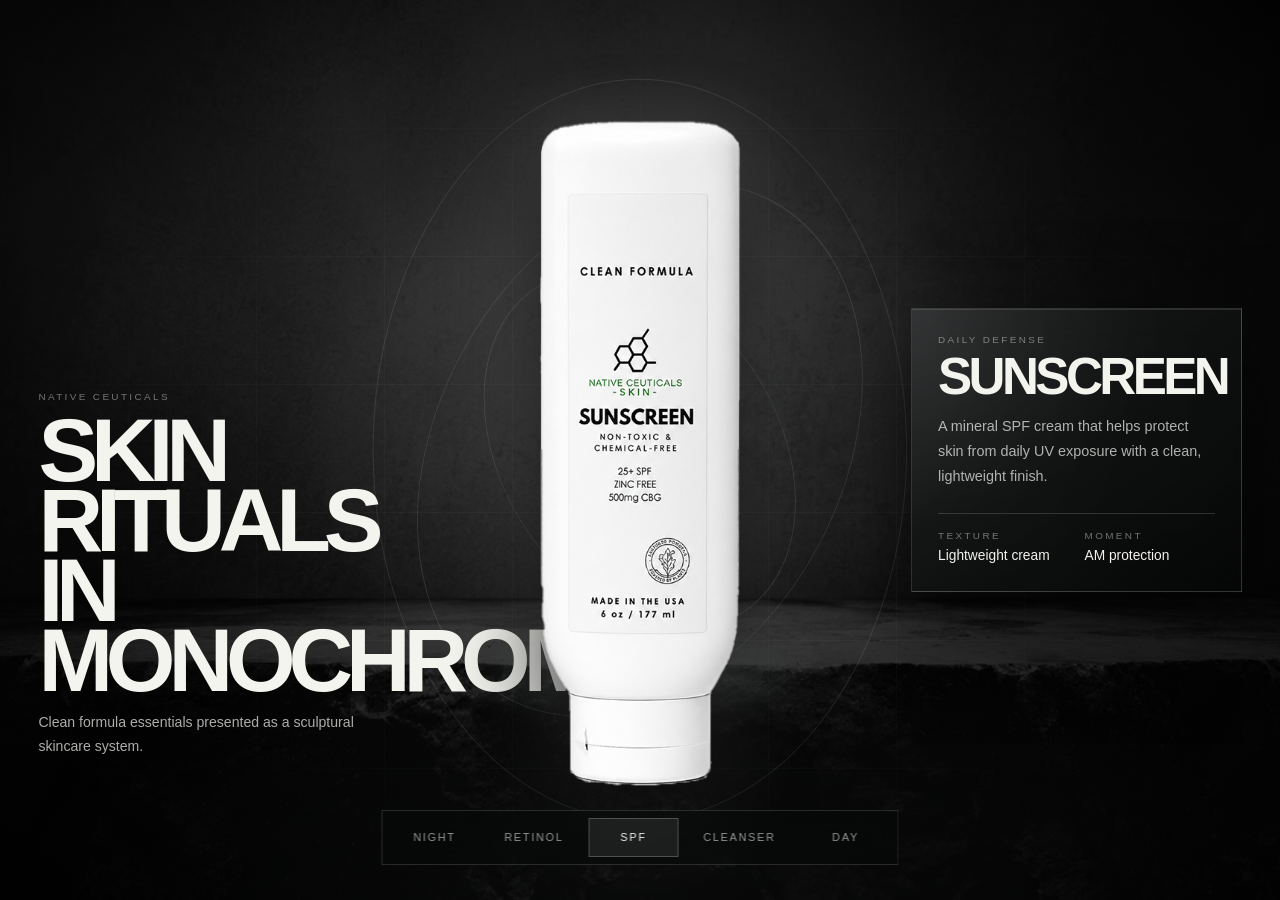
==== version-2.html @ f2dcf6bd "Enhance particle effects and adjust CSS properties for improved visuals - Added new particle element" ====
<!doctype html>
<html lang="en">
<head>
  <meta charset="utf-8">
  <meta name="viewport" content="width=device-width, initial-scale=1">
  <title>Native Ceuticals V2</title>
  <link rel="stylesheet" href="version-2.css">
</head>
<body>
  <main class="v2-shell" data-active="sunscreen">
    <section class="v2-stage" aria-label="Native Ceuticals monochrome ritual showcase">
      <div class="v2-backdrop" aria-hidden="true"></div>
      <div class="v2-grid" aria-hidden="true"></div>

      <header class="v2-brand">
        <span>Native Ceuticals</span>
        <h1>Skin Rituals<br>In Monochrome</h1>
        <p>Clean formula essentials presented as a sculptural skincare system.</p>
      </header>

      <div class="v2-orbit" aria-hidden="true">
        <span></span>
        <span></span>
        <span></span>
      </div>

      <figure class="v2-product-display">
        <span class="v2-glow" aria-hidden="true"></span>
        <img id="v2-product-image" src="assets/subjects/sunscreen.png" alt="Sunscreen">
        <figcaption id="v2-product-caption">Sunscreen</figcaption>
      </figure>

      <aside class="v2-copy" aria-live="polite">
        <span id="v2-kicker">Daily Defense</span>
        <h2 id="v2-title">Sunscreen</h2>
        <p id="v2-description">A mineral SPF cream that helps protect skin from daily UV exposure with a clean, lightweight finish.</p>
        <dl>
          <div>
            <dt>Texture</dt>
            <dd id="v2-texture">Lightweight cream</dd>
          </div>
          <div>
            <dt>Moment</dt>
            <dd id="v2-moment">AM protection</dd>
          </div>
        </dl>
      </aside>

      <nav class="v2-rail" aria-label="Choose product">
        <button type="button" data-key="night" data-title="Night Cream" data-kicker="PM Repair" data-image="assets/subjects/night.png" data-description="A collagen-enhancing night moisturizer made to support skin renewal while you sleep." data-texture="Rich moisturizer" data-moment="Night ritual">Night</button>
        <button type="button" data-key="retinol" data-title="Retinol Treatment" data-kicker="Refining Serum" data-image="assets/subjects/serum%20retinol.png" data-description="A serum with retinol, peptides, and hyaluronic acid for smoother, refreshed-looking skin." data-texture="Silky serum" data-moment="Evening treatment">Retinol</button>
        <button class="is-active" type="button" data-key="sunscreen" data-title="Sunscreen" data-kicker="Daily Defense" data-image="assets/subjects/sunscreen.png" data-description="A mineral SPF cream that helps protect skin from daily UV exposure with a clean, lightweight finish." data-texture="Lightweight cream" data-moment="AM protection">SPF</button>
        <button type="button" data-key="cleanser" data-title="Cleanser" data-kicker="Clean Start" data-image="assets/subjects/cleanser.png" data-description="A gentle foaming cleanser that lifts away buildup while keeping the skin barrier comfortable." data-texture="Soft foam" data-moment="AM / PM cleanse">Cleanser</button>
        <button type="button" data-key="day" data-title="Day Cream" data-kicker="Brightening Care" data-image="assets/subjects/day.png" data-description="A brightening daily moisturizer with SPF to hydrate, protect, and prep skin for the day." data-texture="Daily moisturizer" data-moment="Morning prep">Day</button>
      </nav>
    </section>
  </main>

  <script>
    (function () {
      const shell = document.querySelector(".v2-shell");
      const buttons = Array.from(document.querySelectorAll(".v2-rail button"));
      const image = document.getElementById("v2-product-image");
      const caption = document.getElementById("v2-product-caption");
      const kicker = document.getElementById("v2-kicker");
      const title = document.getElementById("v2-title");
      const description = document.getElementById("v2-description");
      const texture = document.getElementById("v2-texture");
      const moment = document.getElementById("v2-moment");

      function activate(button) {
        buttons.forEach((item) => {
          const active = item === button;
          item.classList.toggle("is-active", active);
          item.setAttribute("aria-pressed", active ? "true" : "false");
        });

        shell.dataset.active = button.dataset.key;
        image.src = button.dataset.image;
        image.alt = button.dataset.title;
        caption.textContent = button.dataset.title;
        kicker.textContent = button.dataset.kicker;
        title.textContent = button.dataset.title;
        description.textContent = button.dataset.description;
        texture.textContent = button.dataset.texture;
        moment.textContent = button.dataset.moment;
      }

      buttons.forEach((button) => {
        button.setAttribute("aria-pressed", button.classList.contains("is-active") ? "true" : "false");
        button.addEventListener("click", () => activate(button));
        button.addEventListener("mouseenter", () => activate(button));
        button.addEventListener("focus", () => activate(button));
      });
    })();
  </script>
</body>
</html>
---- version-2.css ----
* {
  box-sizing: border-box;
}

:root {
  color-scheme: dark;
  --white: #f4f4ef;
  --soft: rgba(238, 240, 236, 0.72);
  --dim: rgba(226, 230, 228, 0.48);
  --line: rgba(238, 242, 240, 0.16);
  --panel: rgba(12, 13, 13, 0.56);
}

html,
body {
  margin: 0;
  min-height: 100%;
  background: #050505;
}

body {
  min-height: 100vh;
  min-height: 100svh;
  font-family: Arial, Helvetica, sans-serif;
  overflow: hidden;
}

button {
  font: inherit;
}

.v2-shell {
  min-height: 100vh;
  min-height: 100svh;
  background: #050505;
  color: var(--white);
}

.v2-stage {
  position: relative;
  min-height: 100vh;
  min-height: 100svh;
  overflow: hidden;
  isolation: isolate;
  display: grid;
  grid-template-columns: minmax(16rem, 0.85fr) minmax(20rem, 1.2fr) minmax(18rem, 0.85fr);
  align-items: center;
  gap: clamp(1rem, 3vw, 3rem);
  padding: clamp(1.2rem, 3vw, 3.5rem);
}

.v2-backdrop,
.v2-grid {
  position: absolute;
  inset: 0;
  pointer-events: none;
}

.v2-backdrop {
  z-index: -3;
  background:
    radial-gradient(ellipse 42% 58% at 50% 45%, rgba(210, 216, 218, 0.16), transparent 64%),
    radial-gradient(ellipse 70% 46% at 50% 100%, rgba(120, 126, 128, 0.22), transparent 70%),
    linear-gradient(115deg, rgba(255, 255, 255, 0.05), transparent 28% 70%, rgba(255, 255, 255, 0.035)),
    #050505;
}

.v2-backdrop::before {
  content: "";
  position: absolute;
  inset: 0;
  background-image: url("assets/background.png");
  background-size: cover;
  background-position: center;
  opacity: 0.24;
  filter: grayscale(1) contrast(1.1) blur(0.5px);
}

.v2-backdrop::after {
  content: "";
  position: absolute;
  inset: 0;
  background:
    radial-gradient(ellipse at center, transparent 34%, rgba(0, 0, 0, 0.72) 100%),
    linear-gradient(180deg, rgba(0, 0, 0, 0.08), rgba(0, 0, 0, 0.28));
}

.v2-grid {
  z-index: -2;
  opacity: 0.18;
  background:
    linear-gradient(rgba(255, 255, 255, 0.16) 1px, transparent 1px),
    linear-gradient(90deg, rgba(255, 255, 255, 0.14) 1px, transparent 1px);
  background-size: 8rem 8rem;
  mask-image: radial-gradient(ellipse at center, black 0 38%, transparent 72%);
  animation: grid-drift 18s linear infinite;
}

@keyframes grid-drift {
  to {
    background-position: 8rem -8rem;
  }
}

.v2-brand {
  position: relative;
  z-index: 2;
  align-self: end;
  padding-bottom: clamp(2rem, 8vw, 7rem);
}

.v2-brand span,
#v2-kicker,
.v2-copy dt,
.v2-product-display figcaption {
  display: block;
  text-transform: uppercase;
  letter-spacing: 0.24em;
  color: var(--dim);
  font-size: clamp(0.62rem, 0.74vw, 0.72rem);
}

.v2-brand h1 {
  margin: 0.85rem 0 1rem;
  max-width: 12ch;
  font-size: clamp(3rem, 7vw, 7.8rem);
  line-height: 0.78;
  letter-spacing: -0.08em;
  text-transform: uppercase;
}

.v2-brand p {
  max-width: 23rem;
  margin: 0;
  color: var(--soft);
  font-size: clamp(0.88rem, 1.1vw, 1.05rem);
  line-height: 1.7;
}

.v2-orbit {
  position: absolute;
  z-index: 0;
  left: 50%;
  top: 50%;
  width: min(58vw, 48rem);
  aspect-ratio: 1;
  transform: translate(-50%, -50%);
  pointer-events: none;
}

.v2-orbit span {
  position: absolute;
  inset: var(--inset, 0);
  border: 1px solid rgba(238, 242, 240, 0.12);
  border-radius: 50%;
  transform: rotate(var(--rotate, 0deg)) scaleX(0.72);
}

.v2-orbit span:nth-child(2) {
  --inset: 12%;
  --rotate: 28deg;
}

.v2-orbit span:nth-child(3) {
  --inset: 24%;
  --rotate: -32deg;
}

.v2-product-display {
  position: relative;
  z-index: 2;
  display: grid;
  justify-items: center;
  align-items: end;
  min-height: min(76vh, 42rem);
  margin: 0;
}

.v2-product-display img {
  position: relative;
  z-index: 2;
  display: block;
  max-width: min(22vw, 15rem);
  max-height: min(74vh, 42rem);
  object-fit: contain;
  filter:
    drop-shadow(0 2.4rem 2.8rem rgba(0, 0, 0, 0.72))
    drop-shadow(0 0 2rem rgba(255, 255, 255, 0.12));
  animation: product-breathe 4.8s ease-in-out infinite;
}

@keyframes product-breathe {
  0%,
  100% {
    transform: translateY(0) scale(1);
  }

  50% {
    transform: translateY(-0.7rem) scale(1.012);
  }
}

.v2-glow {
  position: absolute;
  z-index: 1;
  bottom: 8%;
  width: min(28vw, 22rem);
  height: 18%;
  border-radius: 50%;
  background: radial-gradient(ellipse, rgba(238, 244, 242, 0.34), rgba(126, 134, 136, 0.11) 48%, transparent 72%);
  filter: blur(12px);
}

.v2-product-display figcaption {
  position: absolute;
  bottom: clamp(0.6rem, 2vw, 1.8rem);
  color: rgba(242, 244, 242, 0.55);
}

.v2-copy {
  position: relative;
  z-index: 3;
  justify-self: end;
  width: min(100%, 26rem);
  padding: clamp(1.1rem, 2.2vw, 1.6rem);
  border: 1px solid var(--line);
  background:
    linear-gradient(145deg, rgba(42, 46, 47, 0.42), rgba(6, 7, 7, 0.62)),
    radial-gradient(ellipse at 0 0, rgba(255, 255, 255, 0.13), transparent 54%);
  box-shadow:
    0 2rem 5rem rgba(0, 0, 0, 0.54),
    inset 0 1px 0 rgba(255, 255, 255, 0.12);
  backdrop-filter: blur(18px) saturate(0.8);
}

.v2-copy h2 {
  margin: 0.65rem 0 1rem;
  font-size: clamp(2rem, 4vw, 4.8rem);
  line-height: 0.82;
  letter-spacing: -0.07em;
  text-transform: uppercase;
}

.v2-copy p {
  margin: 0 0 1.5rem;
  color: var(--soft);
  font-size: clamp(0.9rem, 1vw, 1.02rem);
  line-height: 1.75;
}

.v2-copy dl {
  display: grid;
  grid-template-columns: 1fr 1fr;
  gap: 1rem;
  margin: 0;
  padding-top: 1rem;
  border-top: 1px solid var(--line);
}

.v2-copy dd {
  margin: 0.35rem 0 0;
  color: var(--white);
  font-size: 0.86rem;
  line-height: 1.35;
}

.v2-rail {
  position: absolute;
  z-index: 4;
  left: 50%;
  bottom: clamp(1rem, 3vw, 2.2rem);
  transform: translateX(-50%);
  display: flex;
  gap: 0.55rem;
  padding: 0.45rem;
  border: 1px solid rgba(255, 255, 255, 0.14);
  background: rgba(7, 8, 8, 0.5);
  backdrop-filter: blur(16px);
}

.v2-rail button {
  min-width: 5.6rem;
  padding: 0.78rem 0.95rem;
  border: 1px solid transparent;
  color: rgba(236, 240, 238, 0.62);
  background: transparent;
  text-transform: uppercase;
  letter-spacing: 0.16em;
  font-size: 0.68rem;
  cursor: pointer;
  transition: color 220ms ease, border-color 220ms ease, background 220ms ease;
}

.v2-rail button:hover,
.v2-rail button:focus-visible,
.v2-rail button.is-active {
  color: var(--white);
  border-color: rgba(255, 255, 255, 0.22);
  background: rgba(255, 255, 255, 0.08);
}

.v2-rail button:focus-visible {
  outline: 1px solid rgba(255, 255, 255, 0.54);
  outline-offset: 3px;
}

.v2-shell[data-active="night"] .v2-product-display img,
.v2-shell[data-active="day"] .v2-product-display img {
  max-width: min(19vw, 12.5rem);
}

.v2-shell[data-active="retinol"] .v2-product-display img {
  max-width: min(17vw, 11rem);
}

.v2-shell[data-active="cleanser"] .v2-product-display img {
  max-width: min(18vw, 12rem);
}

@media (max-width: 980px) {
  body {
    overflow: auto;
  }

  .v2-stage {
    min-height: 100svh;
    grid-template-columns: 1fr;
    align-content: start;
    gap: 1.5rem;
    padding-bottom: 7rem;
  }

  .v2-brand {
    align-self: auto;
    padding-bottom: 0;
  }

  .v2-product-display {
    min-height: 44vh;
  }

  .v2-product-display img,
  .v2-shell[data-active="night"] .v2-product-display img,
  .v2-shell[data-active="day"] .v2-product-display img,
  .v2-shell[data-active="retinol"] .v2-product-display img,
  .v2-shell[data-active="cleanser"] .v2-product-display img {
    max-width: min(38vw, 12rem);
    max-height: 44vh;
  }

  .v2-copy {
    justify-self: stretch;
    width: auto;
  }

  .v2-rail {
    position: fixed;
    right: 1rem;
    left: 1rem;
    bottom: 1rem;
    transform: none;
    overflow-x: auto;
  }

  .v2-rail button {
    min-width: max-content;
  }
}

@media (max-width: 560px) {
  .v2-stage {
    padding: 1rem 1rem 6.5rem;
  }

  .v2-brand h1 {
    font-size: clamp(2.7rem, 17vw, 4rem);
  }

  .v2-copy dl {
    grid-template-columns: 1fr;
  }
}

@media (prefers-reduced-motion: reduce) {
  *,
  *::before,
  *::after {
    animation: none !important;
    transition: none !important;
  }
}
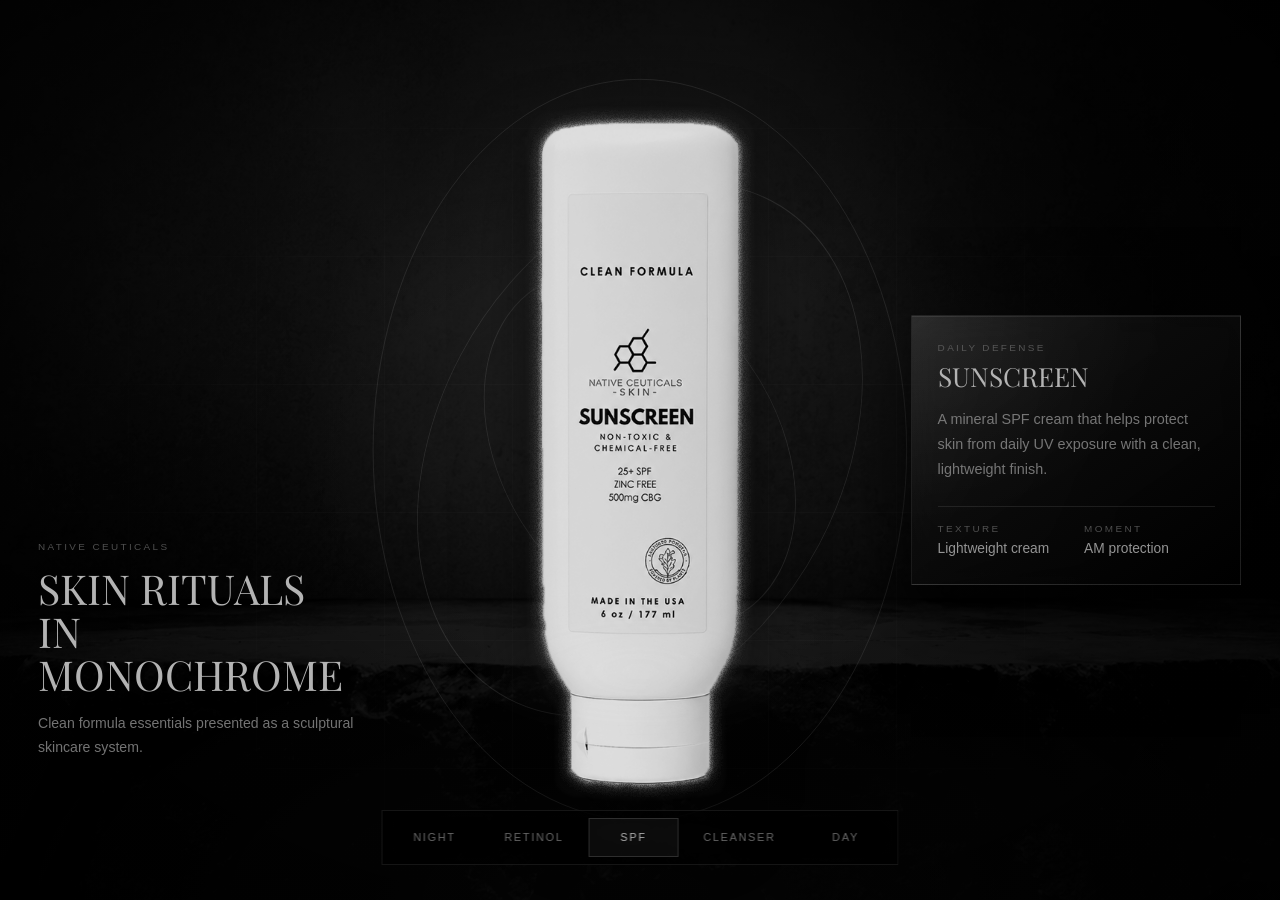
==== commit 4996cc71: "Enhance CSS and HTML for version-2 with improved visuals and new features - Updated CSS variables fo" ====
--- a/version-2.html
+++ b/version-2.html
@@ -4,9 +4,69 @@
   <meta charset="utf-8">
   <meta name="viewport" content="width=device-width, initial-scale=1">
   <title>Native Ceuticals V2</title>
+  <link rel="preconnect" href="https://fonts.googleapis.com">
+  <link rel="preconnect" href="https://fonts.gstatic.com" crossorigin>
+  <link href="https://fonts.googleapis.com/css2?family=Playfair+Display:wght@400;700&display=swap" rel="stylesheet">
   <link rel="stylesheet" href="version-2.css">
 </head>
 <body>
+  <svg class="svg-filters" aria-hidden="true" focusable="false">
+    <defs>
+      <filter id="v2-product-present" x="-35%" y="-35%" width="170%" height="170%" color-interpolation-filters="sRGB">
+        <feMorphology in="SourceAlpha" operator="erode" radius="0.65" result="matteAlpha"/>
+        <feGaussianBlur in="matteAlpha" stdDeviation="0.35" result="softMatte"/>
+        <feComposite in="SourceGraphic" in2="softMatte" operator="in" result="cleanProduct"/>
+
+        <feMorphology in="SourceAlpha" operator="erode" radius="3.5" result="solidCore"/>
+        <feComposite in="SourceAlpha" in2="solidCore" operator="out" result="edgeShell"/>
+        <feGaussianBlur in="edgeShell" stdDeviation="1.8" result="sourceBand"/>
+
+        <feMorphology in="SourceAlpha" operator="erode" radius="1.8" result="innerAnchor"/>
+        <feGaussianBlur in="innerAnchor" stdDeviation="6" result="glowCore"/>
+        <feGaussianBlur in="innerAnchor" stdDeviation="13" result="glowHalo"/>
+
+        <feTurbulence type="fractalNoise" baseFrequency="0.72" numOctaves="4" seed="11" stitchTiles="stitch" result="noise"/>
+        <feColorMatrix in="noise" type="saturate" values="0" result="monoNoise"/>
+        <feComponentTransfer in="monoNoise" result="grain">
+          <feFuncA type="discrete" tableValues="0.18 0.42 0.28 0.56 0.34 0.68 0.22 0.74"/>
+        </feComponentTransfer>
+
+        <feComposite in="sourceBand" in2="grain" operator="in" result="grainBand"/>
+        <feComponentTransfer in="grainBand" result="texturedBand">
+          <feFuncA type="gamma" amplitude="1.22" exponent="0.52" offset="0.04"/>
+        </feComponentTransfer>
+        <feFlood flood-color="#cfcfcf" flood-opacity="0.62" result="bandFill"/>
+        <feComposite in="bandFill" in2="texturedBand" operator="in" result="sourceGlow"/>
+
+        <feComposite in="glowCore" in2="grain" operator="in" result="grainCore"/>
+        <feComponentTransfer in="grainCore" result="texturedCore">
+          <feFuncA type="gamma" amplitude="1.15" exponent="0.55" offset="0"/>
+        </feComponentTransfer>
+        <feFlood flood-color="#d0d0d0" flood-opacity="0.5" result="coreFill"/>
+        <feComposite in="coreFill" in2="texturedCore" operator="in" result="innerGlow"/>
+
+        <feComposite in="glowHalo" in2="grain" operator="in" result="grainHalo"/>
+        <feFlood flood-color="#9a9a9a" flood-opacity="0.26" result="haloFill"/>
+        <feComposite in="haloFill" in2="grainHalo" operator="in" result="outerGlow"/>
+
+        <feMerge result="allGlow">
+          <feMergeNode in="outerGlow"/>
+          <feMergeNode in="innerGlow"/>
+          <feMergeNode in="sourceGlow"/>
+        </feMerge>
+
+        <feMorphology in="SourceAlpha" operator="dilate" radius="14" result="clipMask"/>
+        <feGaussianBlur in="clipMask" stdDeviation="1.8" result="softClip"/>
+        <feComposite in="allGlow" in2="softClip" operator="in" result="clippedGlow"/>
+
+        <feMerge>
+          <feMergeNode in="clippedGlow"/>
+          <feMergeNode in="cleanProduct"/>
+        </feMerge>
+      </filter>
+    </defs>
+  </svg>
+
   <main class="v2-shell" data-active="sunscreen">
     <section class="v2-stage" aria-label="Native Ceuticals monochrome ritual showcase">
       <div class="v2-backdrop" aria-hidden="true"></div>
@@ -24,10 +84,13 @@
         <span></span>
       </div>
 
+      <div class="v2-sparks" aria-hidden="true"></div>
+
       <figure class="v2-product-display">
         <span class="v2-glow" aria-hidden="true"></span>
-        <img id="v2-product-image" src="assets/subjects/sunscreen.png" alt="Sunscreen">
-        <figcaption id="v2-product-caption">Sunscreen</figcaption>
+        <div class="v2-product-shot">
+          <img id="v2-product-image" src="assets/subjects/sunscreen.png" alt="Sunscreen">
+        </div>
       </figure>
 
       <aside class="v2-copy" aria-live="polite">
@@ -61,7 +124,6 @@
       const shell = document.querySelector(".v2-shell");
       const buttons = Array.from(document.querySelectorAll(".v2-rail button"));
       const image = document.getElementById("v2-product-image");
-      const caption = document.getElementById("v2-product-caption");
       const kicker = document.getElementById("v2-kicker");
       const title = document.getElementById("v2-title");
       const description = document.getElementById("v2-description");
@@ -78,7 +140,6 @@
         shell.dataset.active = button.dataset.key;
         image.src = button.dataset.image;
         image.alt = button.dataset.title;
-        caption.textContent = button.dataset.title;
         kicker.textContent = button.dataset.kicker;
         title.textContent = button.dataset.title;
         description.textContent = button.dataset.description;
@@ -92,6 +153,21 @@
         button.addEventListener("mouseenter", () => activate(button));
         button.addEventListener("focus", () => activate(button));
       });
+
+      const sparks = document.querySelector(".v2-sparks");
+      if (sparks) {
+        for (let i = 0; i < 24; i += 1) {
+          const spark = document.createElement("span");
+          spark.className = "v2-spark";
+          spark.style.setProperty("--x", `${34 + Math.random() * 32}%`);
+          spark.style.setProperty("--y", `${18 + Math.random() * 58}%`);
+          spark.style.setProperty("--size", `${1 + Math.random() * 2.2}px`);
+          spark.style.setProperty("--delay", `${Math.random() * 7}s`);
+          spark.style.setProperty("--duration", `${3.5 + Math.random() * 7}s`);
+          spark.style.setProperty("--drift", `${-1.2 + Math.random() * 2.4}rem`);
+          sparks.append(spark);
+        }
+      }
     })();
   </script>
 </body>
--- a/version-2.css
+++ b/version-2.css
@@ -4,18 +4,20 @@
 
 :root {
   color-scheme: dark;
-  --white: #f4f4ef;
-  --soft: rgba(238, 240, 236, 0.72);
-  --dim: rgba(226, 230, 228, 0.48);
-  --line: rgba(238, 242, 240, 0.16);
-  --panel: rgba(12, 13, 13, 0.56);
+  --heading: #b3b3b3;
+  --white: #949494;
+  --soft: rgba(148, 148, 148, 0.78);
+  --dim: rgba(108, 108, 108, 0.72);
+  --line: rgba(150, 150, 150, 0.16);
+  --panel: rgba(0, 0, 0, 0.58);
+  --heading-font: "Playfair Display", serif;
 }
 
 html,
 body {
   margin: 0;
   min-height: 100%;
-  background: #050505;
+  background: #000;
 }
 
 body {
@@ -29,10 +31,17 @@
   font: inherit;
 }
 
+.svg-filters {
+  position: absolute;
+  width: 0;
+  height: 0;
+  overflow: hidden;
+}
+
 .v2-shell {
   min-height: 100vh;
   min-height: 100svh;
-  background: #050505;
+  background: #000;
   color: var(--white);
 }
 
@@ -59,10 +68,10 @@
 .v2-backdrop {
   z-index: -3;
   background:
-    radial-gradient(ellipse 42% 58% at 50% 45%, rgba(210, 216, 218, 0.16), transparent 64%),
-    radial-gradient(ellipse 70% 46% at 50% 100%, rgba(120, 126, 128, 0.22), transparent 70%),
-    linear-gradient(115deg, rgba(255, 255, 255, 0.05), transparent 28% 70%, rgba(255, 255, 255, 0.035)),
-    #050505;
+    radial-gradient(ellipse 42% 58% at 50% 45%, rgba(255, 255, 255, 0.08), transparent 64%),
+    radial-gradient(ellipse 70% 46% at 50% 100%, rgba(255, 255, 255, 0.05), transparent 70%),
+    linear-gradient(115deg, rgba(255, 255, 255, 0.04), transparent 28% 70%, rgba(255, 255, 255, 0.025)),
+    #000;
 }
 
 .v2-backdrop::before {
@@ -72,8 +81,8 @@
   background-image: url("assets/background.png");
   background-size: cover;
   background-position: center;
-  opacity: 0.24;
-  filter: grayscale(1) contrast(1.1) blur(0.5px);
+  opacity: 0.18;
+  filter: grayscale(1) contrast(1.25) brightness(0.72);
 }
 
 .v2-backdrop::after {
@@ -81,16 +90,16 @@
   position: absolute;
   inset: 0;
   background:
-    radial-gradient(ellipse at center, transparent 34%, rgba(0, 0, 0, 0.72) 100%),
-    linear-gradient(180deg, rgba(0, 0, 0, 0.08), rgba(0, 0, 0, 0.28));
+    radial-gradient(ellipse at center, transparent 30%, rgba(0, 0, 0, 0.82) 100%),
+    linear-gradient(180deg, rgba(0, 0, 0, 0.12), rgba(0, 0, 0, 0.38));
 }
 
 .v2-grid {
   z-index: -2;
-  opacity: 0.18;
+  opacity: 0.14;
   background:
-    linear-gradient(rgba(255, 255, 255, 0.16) 1px, transparent 1px),
-    linear-gradient(90deg, rgba(255, 255, 255, 0.14) 1px, transparent 1px);
+    linear-gradient(rgba(255, 255, 255, 0.12) 1px, transparent 1px),
+    linear-gradient(90deg, rgba(255, 255, 255, 0.1) 1px, transparent 1px);
   background-size: 8rem 8rem;
   mask-image: radial-gradient(ellipse at center, black 0 38%, transparent 72%);
   animation: grid-drift 18s linear infinite;
@@ -106,13 +115,14 @@
   position: relative;
   z-index: 2;
   align-self: end;
+  min-width: 0;
   padding-bottom: clamp(2rem, 8vw, 7rem);
+  container-type: inline-size;
 }
 
 .v2-brand span,
 #v2-kicker,
-.v2-copy dt,
-.v2-product-display figcaption {
+.v2-copy dt {
   display: block;
   text-transform: uppercase;
   letter-spacing: 0.24em;
@@ -122,11 +132,15 @@
 
 .v2-brand h1 {
   margin: 0.85rem 0 1rem;
-  max-width: 12ch;
-  font-size: clamp(3rem, 7vw, 7.8rem);
-  line-height: 0.78;
-  letter-spacing: -0.08em;
+  max-width: 100%;
+  color: var(--heading);
+  font-family: var(--heading-font);
+  font-size: clamp(2.2rem, 12.5cqw, 5.8rem);
+  font-weight: 400;
+  line-height: 1.05;
+  letter-spacing: 0;
   text-transform: uppercase;
+  overflow-wrap: break-word;
 }
 
 .v2-brand p {
@@ -151,7 +165,7 @@
 .v2-orbit span {
   position: absolute;
   inset: var(--inset, 0);
-  border: 1px solid rgba(238, 242, 240, 0.12);
+  border: 1px solid rgba(255, 255, 255, 0.1);
   border-radius: 50%;
   transform: rotate(var(--rotate, 0deg)) scaleX(0.72);
 }
@@ -164,6 +178,76 @@
 .v2-orbit span:nth-child(3) {
   --inset: 24%;
   --rotate: -32deg;
+}
+
+.v2-sparks {
+  position: absolute;
+  z-index: 1;
+  left: 50%;
+  top: 46%;
+  width: min(44vw, 36rem);
+  height: min(74vh, 42rem);
+  transform: translate(-50%, -50%);
+  pointer-events: none;
+  overflow: visible;
+}
+
+.v2-spark {
+  position: absolute;
+  left: var(--x);
+  top: var(--y);
+  width: var(--size);
+  height: var(--size);
+  border-radius: 50%;
+  background: rgba(176, 176, 176, 0.9);
+  box-shadow:
+    0 0 calc(var(--size) * 2.4) rgba(190, 190, 190, 0.28),
+    0 0 1px rgba(210, 210, 210, 0.45);
+  opacity: 0;
+  transform: translate3d(0, 0, 0) scale(0.35);
+  animation: v2-spark-twinkle var(--duration) ease-in-out infinite;
+  animation-delay: var(--delay);
+}
+
+.v2-spark::before,
+.v2-spark::after {
+  content: "";
+  position: absolute;
+  left: 50%;
+  top: 50%;
+  background: rgba(150, 150, 150, 0.75);
+  transform: translate(-50%, -50%);
+}
+
+.v2-spark::before {
+  width: calc(var(--size) * 3.2);
+  height: 1px;
+}
+
+.v2-spark::after {
+  width: 1px;
+  height: calc(var(--size) * 3.2);
+}
+
+@keyframes v2-spark-twinkle {
+  0%,
+  100% {
+    opacity: 0;
+    transform: translate3d(0, 0, 0) scale(0.35);
+  }
+
+  18% {
+    opacity: 0.82;
+  }
+
+  52% {
+    opacity: 0.28;
+    transform: translate3d(var(--drift), -1.1rem, 0) scale(1);
+  }
+
+  78% {
+    opacity: 0.58;
+  }
 }
 
 .v2-product-display {
@@ -172,21 +256,33 @@
   display: grid;
   justify-items: center;
   align-items: end;
+  min-width: 0;
   min-height: min(76vh, 42rem);
   margin: 0;
 }
 
+.v2-product-shot {
+  position: relative;
+  display: inline-grid;
+  place-items: end center;
+  isolation: isolate;
+  animation: product-breathe 4.8s ease-in-out infinite;
+}
+
 .v2-product-display img {
-  position: relative;
-  z-index: 2;
+  grid-area: 1 / 1;
+  position: relative;
+  z-index: 3;
   display: block;
   max-width: min(22vw, 15rem);
   max-height: min(74vh, 42rem);
   object-fit: contain;
   filter:
-    drop-shadow(0 2.4rem 2.8rem rgba(0, 0, 0, 0.72))
-    drop-shadow(0 0 2rem rgba(255, 255, 255, 0.12));
-  animation: product-breathe 4.8s ease-in-out infinite;
+    url(#v2-product-present)
+    grayscale(1)
+    contrast(0.98)
+    brightness(0.88)
+    drop-shadow(0 2rem 2.4rem rgba(0, 0, 0, 0.72));
 }
 
 @keyframes product-breathe {
@@ -207,38 +303,40 @@
   width: min(28vw, 22rem);
   height: 18%;
   border-radius: 50%;
-  background: radial-gradient(ellipse, rgba(238, 244, 242, 0.34), rgba(126, 134, 136, 0.11) 48%, transparent 72%);
+  background: radial-gradient(ellipse, rgba(255, 255, 255, 0.1), rgba(255, 255, 255, 0.03) 48%, transparent 72%);
   filter: blur(12px);
-}
-
-.v2-product-display figcaption {
-  position: absolute;
-  bottom: clamp(0.6rem, 2vw, 1.8rem);
-  color: rgba(242, 244, 242, 0.55);
+  opacity: 0.55;
 }
 
 .v2-copy {
   position: relative;
   z-index: 3;
   justify-self: end;
+  min-width: 0;
   width: min(100%, 26rem);
   padding: clamp(1.1rem, 2.2vw, 1.6rem);
   border: 1px solid var(--line);
   background:
-    linear-gradient(145deg, rgba(42, 46, 47, 0.42), rgba(6, 7, 7, 0.62)),
-    radial-gradient(ellipse at 0 0, rgba(255, 255, 255, 0.13), transparent 54%);
+    linear-gradient(145deg, rgba(255, 255, 255, 0.06), rgba(0, 0, 0, 0.72)),
+    radial-gradient(ellipse at 0 0, rgba(255, 255, 255, 0.08), transparent 54%);
   box-shadow:
-    0 2rem 5rem rgba(0, 0, 0, 0.54),
-    inset 0 1px 0 rgba(255, 255, 255, 0.12);
-  backdrop-filter: blur(18px) saturate(0.8);
+    0 2rem 5rem rgba(0, 0, 0, 0.62),
+    inset 0 1px 0 rgba(255, 255, 255, 0.08);
+  backdrop-filter: blur(18px) grayscale(1);
+  container-type: inline-size;
 }
 
 .v2-copy h2 {
   margin: 0.65rem 0 1rem;
-  font-size: clamp(2rem, 4vw, 4.8rem);
-  line-height: 0.82;
-  letter-spacing: -0.07em;
+  max-width: 100%;
+  color: var(--heading);
+  font-family: var(--heading-font);
+  font-size: clamp(1.5rem, 9.5cqw, 2.5rem);
+  font-weight: 400;
+  line-height: 1.05;
+  letter-spacing: 0;
   text-transform: uppercase;
+  overflow-wrap: break-word;
 }
 
 .v2-copy p {
@@ -273,16 +371,16 @@
   display: flex;
   gap: 0.55rem;
   padding: 0.45rem;
-  border: 1px solid rgba(255, 255, 255, 0.14);
-  background: rgba(7, 8, 8, 0.5);
-  backdrop-filter: blur(16px);
+  border: 1px solid rgba(150, 150, 150, 0.14);
+  background: rgba(0, 0, 0, 0.62);
+  backdrop-filter: blur(16px) grayscale(1);
 }
 
 .v2-rail button {
   min-width: 5.6rem;
   padding: 0.78rem 0.95rem;
   border: 1px solid transparent;
-  color: rgba(236, 240, 238, 0.62);
+  color: rgba(118, 118, 118, 0.88);
   background: transparent;
   text-transform: uppercase;
   letter-spacing: 0.16em;
@@ -294,13 +392,13 @@
 .v2-rail button:hover,
 .v2-rail button:focus-visible,
 .v2-rail button.is-active {
-  color: var(--white);
-  border-color: rgba(255, 255, 255, 0.22);
-  background: rgba(255, 255, 255, 0.08);
+  color: var(--heading);
+  border-color: rgba(160, 160, 160, 0.24);
+  background: rgba(140, 140, 140, 0.08);
 }
 
 .v2-rail button:focus-visible {
-  outline: 1px solid rgba(255, 255, 255, 0.54);
+  outline: 1px solid rgba(160, 160, 160, 0.45);
   outline-offset: 3px;
 }
 
@@ -373,7 +471,7 @@
   }
 
   .v2-brand h1 {
-    font-size: clamp(2.7rem, 17vw, 4rem);
+    font-size: clamp(2rem, 14vw, 3.6rem);
   }
 
   .v2-copy dl {
@@ -388,4 +486,9 @@
     animation: none !important;
     transition: none !important;
   }
-}
+
+  .v2-spark {
+    opacity: 0.35;
+    transform: none;
+  }
+}
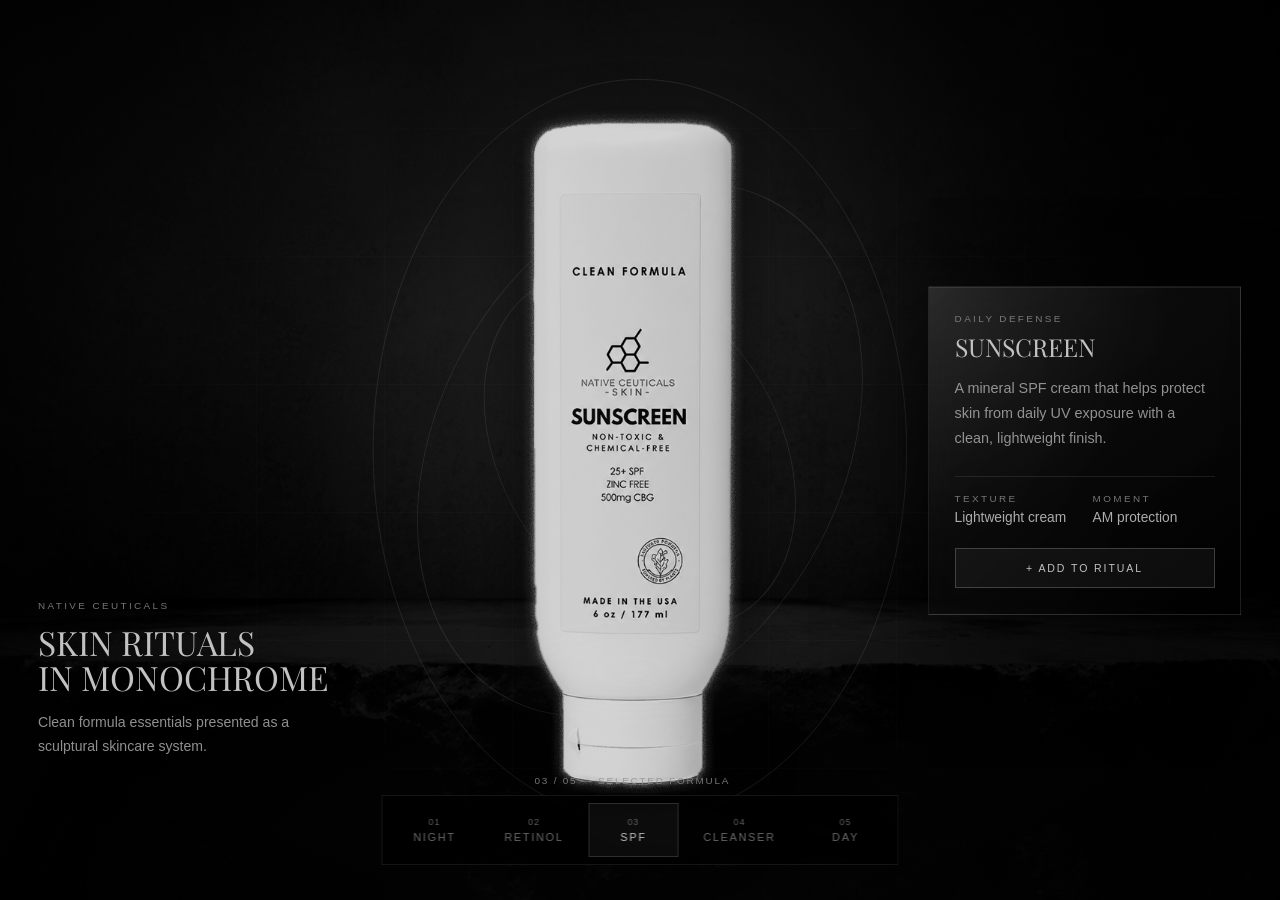
==== commit 5cb5e0cd: "Improve version 2 product experience" ====
--- a/version-2.html
+++ b/version-2.html
@@ -7,7 +7,7 @@
   <link rel="preconnect" href="https://fonts.googleapis.com">
   <link rel="preconnect" href="https://fonts.gstatic.com" crossorigin>
   <link href="https://fonts.googleapis.com/css2?family=Playfair+Display:wght@400;700&display=swap" rel="stylesheet">
-  <link rel="stylesheet" href="version-2.css">
+  <link rel="stylesheet" href="version-2.css?v=5">
 </head>
 <body>
   <svg class="svg-filters" aria-hidden="true" focusable="false">
@@ -35,18 +35,18 @@
         <feComponentTransfer in="grainBand" result="texturedBand">
           <feFuncA type="gamma" amplitude="1.22" exponent="0.52" offset="0.04"/>
         </feComponentTransfer>
-        <feFlood flood-color="#cfcfcf" flood-opacity="0.62" result="bandFill"/>
+        <feFlood flood-color="#cfcfcf" flood-opacity="0.4" result="bandFill"/>
         <feComposite in="bandFill" in2="texturedBand" operator="in" result="sourceGlow"/>
 
         <feComposite in="glowCore" in2="grain" operator="in" result="grainCore"/>
         <feComponentTransfer in="grainCore" result="texturedCore">
           <feFuncA type="gamma" amplitude="1.15" exponent="0.55" offset="0"/>
         </feComponentTransfer>
-        <feFlood flood-color="#d0d0d0" flood-opacity="0.5" result="coreFill"/>
+        <feFlood flood-color="#d0d0d0" flood-opacity="0.32" result="coreFill"/>
         <feComposite in="coreFill" in2="texturedCore" operator="in" result="innerGlow"/>
 
         <feComposite in="glowHalo" in2="grain" operator="in" result="grainHalo"/>
-        <feFlood flood-color="#9a9a9a" flood-opacity="0.26" result="haloFill"/>
+        <feFlood flood-color="#9a9a9a" flood-opacity="0.14" result="haloFill"/>
         <feComposite in="haloFill" in2="grainHalo" operator="in" result="outerGlow"/>
 
         <feMerge result="allGlow">
@@ -55,7 +55,7 @@
           <feMergeNode in="sourceGlow"/>
         </feMerge>
 
-        <feMorphology in="SourceAlpha" operator="dilate" radius="14" result="clipMask"/>
+        <feMorphology in="SourceAlpha" operator="dilate" radius="10" result="clipMask"/>
         <feGaussianBlur in="clipMask" stdDeviation="1.8" result="softClip"/>
         <feComposite in="allGlow" in2="softClip" operator="in" result="clippedGlow"/>
 
@@ -91,6 +91,7 @@
         <div class="v2-product-shot">
           <img id="v2-product-image" src="assets/subjects/sunscreen.png" alt="Sunscreen">
         </div>
+        <figcaption><span id="v2-step">03</span> / 05 &mdash; Selected formula</figcaption>
       </figure>
 
       <aside class="v2-copy" aria-live="polite">
@@ -107,14 +108,15 @@
             <dd id="v2-moment">AM protection</dd>
           </div>
         </dl>
+        <button class="v2-action" id="v2-routine-action" type="button">+ Add to ritual</button>
       </aside>
 
       <nav class="v2-rail" aria-label="Choose product">
-        <button type="button" data-key="night" data-title="Night Cream" data-kicker="PM Repair" data-image="assets/subjects/night.png" data-description="A collagen-enhancing night moisturizer made to support skin renewal while you sleep." data-texture="Rich moisturizer" data-moment="Night ritual">Night</button>
-        <button type="button" data-key="retinol" data-title="Retinol Treatment" data-kicker="Refining Serum" data-image="assets/subjects/serum%20retinol.png" data-description="A serum with retinol, peptides, and hyaluronic acid for smoother, refreshed-looking skin." data-texture="Silky serum" data-moment="Evening treatment">Retinol</button>
-        <button class="is-active" type="button" data-key="sunscreen" data-title="Sunscreen" data-kicker="Daily Defense" data-image="assets/subjects/sunscreen.png" data-description="A mineral SPF cream that helps protect skin from daily UV exposure with a clean, lightweight finish." data-texture="Lightweight cream" data-moment="AM protection">SPF</button>
-        <button type="button" data-key="cleanser" data-title="Cleanser" data-kicker="Clean Start" data-image="assets/subjects/cleanser.png" data-description="A gentle foaming cleanser that lifts away buildup while keeping the skin barrier comfortable." data-texture="Soft foam" data-moment="AM / PM cleanse">Cleanser</button>
-        <button type="button" data-key="day" data-title="Day Cream" data-kicker="Brightening Care" data-image="assets/subjects/day.png" data-description="A brightening daily moisturizer with SPF to hydrate, protect, and prep skin for the day." data-texture="Daily moisturizer" data-moment="Morning prep">Day</button>
+        <button type="button" data-step="01" data-key="night" data-title="Night Cream" data-kicker="PM Repair" data-image="assets/subjects/night2.png" data-description="A collagen-enhancing night moisturizer made to support skin renewal while you sleep." data-texture="Rich moisturizer" data-moment="Night ritual"><small>01</small>Night</button>
+        <button type="button" data-step="02" data-key="retinol" data-title="Retinol Treatment" data-kicker="Refining Serum" data-image="assets/subjects/serum%20retinol.png" data-description="A serum with retinol, peptides, and hyaluronic acid for smoother, refreshed-looking skin." data-texture="Silky serum" data-moment="Evening treatment"><small>02</small>Retinol</button>
+        <button class="is-active" type="button" data-step="03" data-key="sunscreen" data-title="Sunscreen" data-kicker="Daily Defense" data-image="assets/subjects/sunscreen.png" data-description="A mineral SPF cream that helps protect skin from daily UV exposure with a clean, lightweight finish." data-texture="Lightweight cream" data-moment="AM protection"><small>03</small>SPF</button>
+        <button type="button" data-step="04" data-key="cleanser" data-title="Cleanser" data-kicker="Clean Start" data-image="assets/subjects/cleanser.png" data-description="A gentle foaming cleanser that lifts away buildup while keeping the skin barrier comfortable." data-texture="Soft foam" data-moment="AM / PM cleanse"><small>04</small>Cleanser</button>
+        <button type="button" data-step="05" data-key="day" data-title="Day Cream" data-kicker="Brightening Care" data-image="assets/subjects/day.png" data-description="A brightening daily moisturizer with SPF to hydrate, protect, and prep skin for the day." data-texture="Daily moisturizer" data-moment="Morning prep"><small>05</small>Day</button>
       </nav>
     </section>
   </main>
@@ -129,29 +131,67 @@
       const description = document.getElementById("v2-description");
       const texture = document.getElementById("v2-texture");
       const moment = document.getElementById("v2-moment");
-
-      function activate(button) {
+      const step = document.getElementById("v2-step");
+      const routineAction = document.getElementById("v2-routine-action");
+      const routine = new Set();
+      let selectedButton = buttons.find((button) => button.classList.contains("is-active"));
+      let imageSwap = 0;
+
+      buttons.forEach((button) => {
+        const preload = new Image();
+        preload.src = button.dataset.image;
+      });
+
+      function updateAction(key) {
+        const added = routine.has(key);
+        routineAction.classList.toggle("is-added", added);
+        routineAction.setAttribute("aria-pressed", added ? "true" : "false");
+        routineAction.textContent = added ? "Added to ritual \u2713" : "+ Add to ritual";
+      }
+
+      function showProduct(button, commitSelection) {
+        if (commitSelection) selectedButton = button;
+
         buttons.forEach((item) => {
-          const active = item === button;
+          const active = item === selectedButton;
           item.classList.toggle("is-active", active);
           item.setAttribute("aria-pressed", active ? "true" : "false");
         });
 
         shell.dataset.active = button.dataset.key;
-        image.src = button.dataset.image;
-        image.alt = button.dataset.title;
+        const swapId = ++imageSwap;
+        image.classList.add("is-changing");
+        window.setTimeout(() => {
+          if (swapId !== imageSwap) return;
+          image.src = button.dataset.image;
+          image.alt = button.dataset.title;
+          requestAnimationFrame(() => image.classList.remove("is-changing"));
+        }, 130);
         kicker.textContent = button.dataset.kicker;
         title.textContent = button.dataset.title;
         description.textContent = button.dataset.description;
         texture.textContent = button.dataset.texture;
         moment.textContent = button.dataset.moment;
+        step.textContent = button.dataset.step;
+        updateAction(button.dataset.key);
       }
 
       buttons.forEach((button) => {
         button.setAttribute("aria-pressed", button.classList.contains("is-active") ? "true" : "false");
-        button.addEventListener("click", () => activate(button));
-        button.addEventListener("mouseenter", () => activate(button));
-        button.addEventListener("focus", () => activate(button));
+        button.addEventListener("click", () => showProduct(button, true));
+        button.addEventListener("mouseenter", () => showProduct(button, false));
+        button.addEventListener("focus", () => showProduct(button, false));
+      });
+
+      document.querySelector(".v2-rail").addEventListener("mouseleave", () => showProduct(selectedButton, false));
+      document.querySelector(".v2-rail").addEventListener("focusout", (event) => {
+        if (!event.currentTarget.contains(event.relatedTarget)) showProduct(selectedButton, false);
+      });
+
+      routineAction.addEventListener("click", () => {
+        const key = shell.dataset.active;
+        routine.has(key) ? routine.delete(key) : routine.add(key);
+        updateAction(key);
       });
 
       const sparks = document.querySelector(".v2-sparks");
--- a/version-2.css
+++ b/version-2.css
@@ -4,10 +4,10 @@
 
 :root {
   color-scheme: dark;
-  --heading: #b3b3b3;
-  --white: #949494;
-  --soft: rgba(148, 148, 148, 0.78);
-  --dim: rgba(108, 108, 108, 0.72);
+  --heading: #c2c2c2;
+  --white: #adadad;
+  --soft: rgba(174, 174, 174, 0.82);
+  --dim: rgba(143, 143, 143, 0.82);
   --line: rgba(150, 150, 150, 0.16);
   --panel: rgba(0, 0, 0, 0.58);
   --heading-font: "Playfair Display", serif;
@@ -52,7 +52,7 @@
   overflow: hidden;
   isolation: isolate;
   display: grid;
-  grid-template-columns: minmax(16rem, 0.85fr) minmax(20rem, 1.2fr) minmax(18rem, 0.85fr);
+  grid-template-columns: minmax(15rem, 0.78fr) minmax(21rem, 1.35fr) minmax(18rem, 0.82fr);
   align-items: center;
   gap: clamp(1rem, 3vw, 3rem);
   padding: clamp(1.2rem, 3vw, 3.5rem);
@@ -135,7 +135,7 @@
   max-width: 100%;
   color: var(--heading);
   font-family: var(--heading-font);
-  font-size: clamp(2.2rem, 12.5cqw, 5.8rem);
+  font-size: clamp(2.1rem, 11cqw, 5.15rem);
   font-weight: 400;
   line-height: 1.05;
   letter-spacing: 0;
@@ -281,8 +281,23 @@
     url(#v2-product-present)
     grayscale(1)
     contrast(0.98)
-    brightness(0.88)
+    brightness(0.84)
     drop-shadow(0 2rem 2.4rem rgba(0, 0, 0, 0.72));
+  transition: opacity 260ms ease, transform 260ms ease, filter 260ms ease;
+}
+
+.v2-product-display img.is-changing {
+  opacity: 0;
+  transform: translateY(0.5rem) scale(0.985);
+}
+
+.v2-product-display figcaption {
+  position: absolute;
+  bottom: 0;
+  color: var(--dim);
+  font-size: 0.62rem;
+  letter-spacing: 0.18em;
+  text-transform: uppercase;
 }
 
 @keyframes product-breathe {
@@ -305,7 +320,7 @@
   border-radius: 50%;
   background: radial-gradient(ellipse, rgba(255, 255, 255, 0.1), rgba(255, 255, 255, 0.03) 48%, transparent 72%);
   filter: blur(12px);
-  opacity: 0.55;
+  opacity: 0.36;
 }
 
 .v2-copy {
@@ -362,6 +377,33 @@
   line-height: 1.35;
 }
 
+.v2-action {
+  width: 100%;
+  margin-top: 1.25rem;
+  padding: 0.82rem 1rem;
+  border: 1px solid rgba(175, 175, 175, 0.3);
+  color: var(--heading);
+  background: rgba(180, 180, 180, 0.06);
+  text-transform: uppercase;
+  letter-spacing: 0.18em;
+  font-size: 0.66rem;
+  cursor: pointer;
+  transition: color 220ms ease, background 220ms ease, border-color 220ms ease;
+}
+
+.v2-action:hover,
+.v2-action:focus-visible,
+.v2-action.is-added {
+  color: #0b0b0b;
+  border-color: #bdbdbd;
+  background: #bdbdbd;
+}
+
+.v2-action:focus-visible {
+  outline: 1px solid #d0d0d0;
+  outline-offset: 3px;
+}
+
 .v2-rail {
   position: absolute;
   z-index: 4;
@@ -389,6 +431,14 @@
   transition: color 220ms ease, border-color 220ms ease, background 220ms ease;
 }
 
+.v2-rail button small {
+  display: block;
+  margin-bottom: 0.28rem;
+  color: rgba(130, 130, 130, 0.75);
+  font-size: 0.55rem;
+  letter-spacing: 0.12em;
+}
+
 .v2-rail button:hover,
 .v2-rail button:focus-visible,
 .v2-rail button.is-active {
@@ -402,7 +452,13 @@
   outline-offset: 3px;
 }
 
-.v2-shell[data-active="night"] .v2-product-display img,
+.v2-shell[data-active="night"] .v2-product-display img {
+  width: auto;
+  height: min(55vh, 38rem);
+  max-height: min(55vh, 38rem);
+  max-width: min(50vw, 30rem);
+}
+
 .v2-shell[data-active="day"] .v2-product-display img {
   max-width: min(19vw, 12.5rem);
 }
@@ -425,7 +481,7 @@
     grid-template-columns: 1fr;
     align-content: start;
     gap: 1.5rem;
-    padding-bottom: 7rem;
+    padding-bottom: 2rem;
   }
 
   .v2-brand {
@@ -438,7 +494,6 @@
   }
 
   .v2-product-display img,
-  .v2-shell[data-active="night"] .v2-product-display img,
   .v2-shell[data-active="day"] .v2-product-display img,
   .v2-shell[data-active="retinol"] .v2-product-display img,
   .v2-shell[data-active="cleanser"] .v2-product-display img {
@@ -446,18 +501,30 @@
     max-height: 44vh;
   }
 
+  .v2-shell[data-active="night"] .v2-product-display img {
+    width: auto;
+    height: min(44vh, 30rem);
+    max-height: 44vh;
+    max-width: min(92vw, 28rem);
+  }
+
   .v2-copy {
     justify-self: stretch;
     width: auto;
   }
 
   .v2-rail {
-    position: fixed;
-    right: 1rem;
-    left: 1rem;
-    bottom: 1rem;
+    position: relative;
+    right: auto;
+    left: auto;
+    bottom: auto;
     transform: none;
+    width: 100%;
     overflow-x: auto;
+    order: 3;
+    scrollbar-width: thin;
+    scrollbar-color: rgba(180, 180, 180, 0.35) transparent;
+    mask-image: linear-gradient(to right, #000 0, #000 calc(100% - 2rem), transparent 100%);
   }
 
   .v2-rail button {
@@ -467,11 +534,17 @@
 
 @media (max-width: 560px) {
   .v2-stage {
-    padding: 1rem 1rem 6.5rem;
+    padding: 1rem;
   }
 
   .v2-brand h1 {
-    font-size: clamp(2rem, 14vw, 3.6rem);
+    font-size: clamp(2rem, 12vw, 3.05rem);
+    overflow-wrap: normal;
+    word-break: normal;
+  }
+
+  .v2-product-display {
+    min-height: 38vh;
   }
 
   .v2-copy dl {
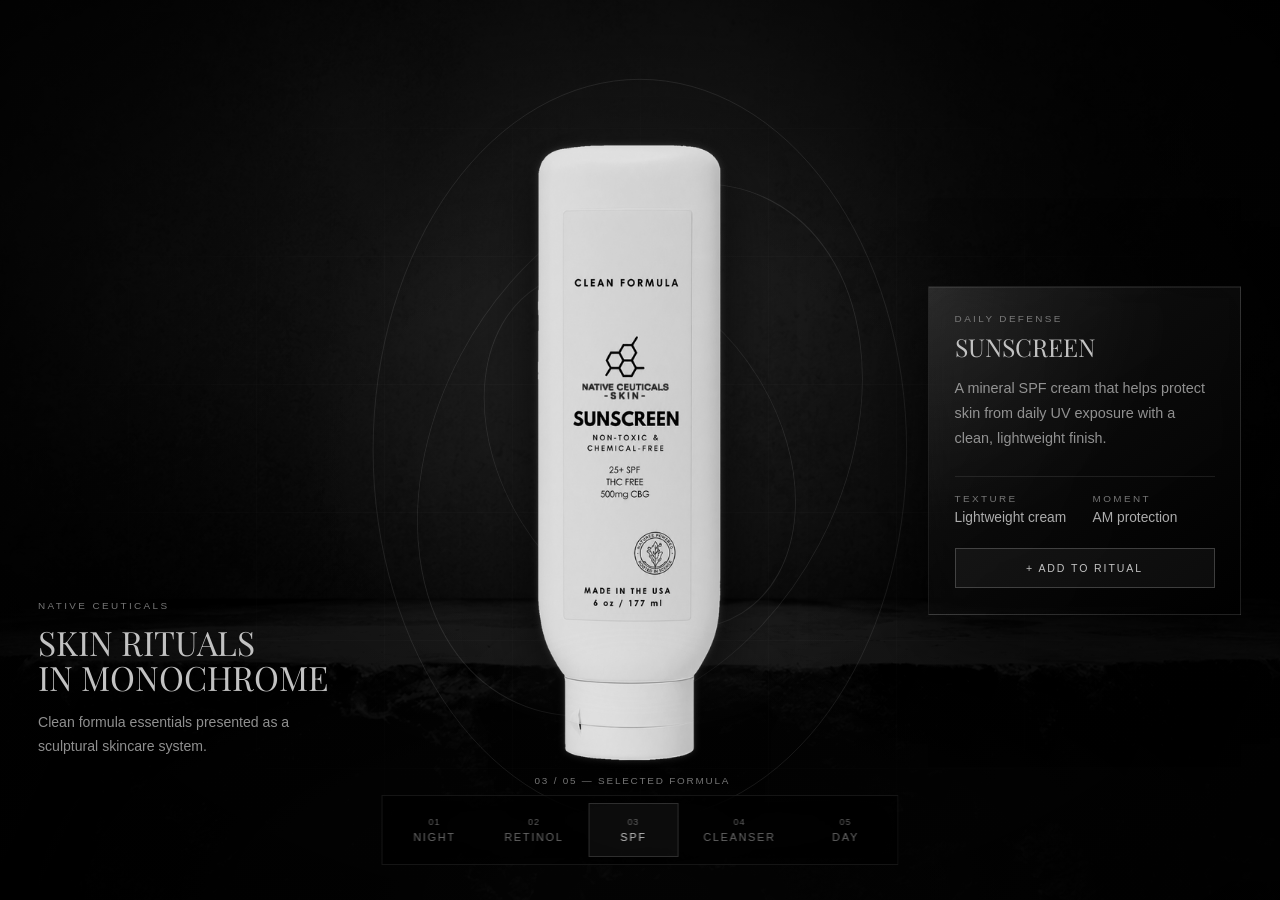
==== commit e626741e: "Clean product cutouts and correct sunscreen label" ====
--- a/version-2.html
+++ b/version-2.html
@@ -7,66 +7,9 @@
   <link rel="preconnect" href="https://fonts.googleapis.com">
   <link rel="preconnect" href="https://fonts.gstatic.com" crossorigin>
   <link href="https://fonts.googleapis.com/css2?family=Playfair+Display:wght@400;700&display=swap" rel="stylesheet">
-  <link rel="stylesheet" href="version-2.css?v=5">
+  <link rel="stylesheet" href="version-2.css?v=6">
 </head>
 <body>
-  <svg class="svg-filters" aria-hidden="true" focusable="false">
-    <defs>
-      <filter id="v2-product-present" x="-35%" y="-35%" width="170%" height="170%" color-interpolation-filters="sRGB">
-        <feMorphology in="SourceAlpha" operator="erode" radius="0.65" result="matteAlpha"/>
-        <feGaussianBlur in="matteAlpha" stdDeviation="0.35" result="softMatte"/>
-        <feComposite in="SourceGraphic" in2="softMatte" operator="in" result="cleanProduct"/>
-
-        <feMorphology in="SourceAlpha" operator="erode" radius="3.5" result="solidCore"/>
-        <feComposite in="SourceAlpha" in2="solidCore" operator="out" result="edgeShell"/>
-        <feGaussianBlur in="edgeShell" stdDeviation="1.8" result="sourceBand"/>
-
-        <feMorphology in="SourceAlpha" operator="erode" radius="1.8" result="innerAnchor"/>
-        <feGaussianBlur in="innerAnchor" stdDeviation="6" result="glowCore"/>
-        <feGaussianBlur in="innerAnchor" stdDeviation="13" result="glowHalo"/>
-
-        <feTurbulence type="fractalNoise" baseFrequency="0.72" numOctaves="4" seed="11" stitchTiles="stitch" result="noise"/>
-        <feColorMatrix in="noise" type="saturate" values="0" result="monoNoise"/>
-        <feComponentTransfer in="monoNoise" result="grain">
-          <feFuncA type="discrete" tableValues="0.18 0.42 0.28 0.56 0.34 0.68 0.22 0.74"/>
-        </feComponentTransfer>
-
-        <feComposite in="sourceBand" in2="grain" operator="in" result="grainBand"/>
-        <feComponentTransfer in="grainBand" result="texturedBand">
-          <feFuncA type="gamma" amplitude="1.22" exponent="0.52" offset="0.04"/>
-        </feComponentTransfer>
-        <feFlood flood-color="#cfcfcf" flood-opacity="0.4" result="bandFill"/>
-        <feComposite in="bandFill" in2="texturedBand" operator="in" result="sourceGlow"/>
-
-        <feComposite in="glowCore" in2="grain" operator="in" result="grainCore"/>
-        <feComponentTransfer in="grainCore" result="texturedCore">
-          <feFuncA type="gamma" amplitude="1.15" exponent="0.55" offset="0"/>
-        </feComponentTransfer>
-        <feFlood flood-color="#d0d0d0" flood-opacity="0.32" result="coreFill"/>
-        <feComposite in="coreFill" in2="texturedCore" operator="in" result="innerGlow"/>
-
-        <feComposite in="glowHalo" in2="grain" operator="in" result="grainHalo"/>
-        <feFlood flood-color="#9a9a9a" flood-opacity="0.14" result="haloFill"/>
-        <feComposite in="haloFill" in2="grainHalo" operator="in" result="outerGlow"/>
-
-        <feMerge result="allGlow">
-          <feMergeNode in="outerGlow"/>
-          <feMergeNode in="innerGlow"/>
-          <feMergeNode in="sourceGlow"/>
-        </feMerge>
-
-        <feMorphology in="SourceAlpha" operator="dilate" radius="10" result="clipMask"/>
-        <feGaussianBlur in="clipMask" stdDeviation="1.8" result="softClip"/>
-        <feComposite in="allGlow" in2="softClip" operator="in" result="clippedGlow"/>
-
-        <feMerge>
-          <feMergeNode in="clippedGlow"/>
-          <feMergeNode in="cleanProduct"/>
-        </feMerge>
-      </filter>
-    </defs>
-  </svg>
-
   <main class="v2-shell" data-active="sunscreen">
     <section class="v2-stage" aria-label="Native Ceuticals monochrome ritual showcase">
       <div class="v2-backdrop" aria-hidden="true"></div>
--- a/version-2.css
+++ b/version-2.css
@@ -29,13 +29,6 @@
 
 button {
   font: inherit;
-}
-
-.svg-filters {
-  position: absolute;
-  width: 0;
-  height: 0;
-  overflow: hidden;
 }
 
 .v2-shell {
@@ -278,11 +271,11 @@
   max-height: min(74vh, 42rem);
   object-fit: contain;
   filter:
-    url(#v2-product-present)
     grayscale(1)
-    contrast(0.98)
-    brightness(0.84)
-    drop-shadow(0 2rem 2.4rem rgba(0, 0, 0, 0.72));
+    contrast(1.01)
+    brightness(0.88)
+    drop-shadow(0 0 0.22rem rgba(190, 190, 190, 0.2))
+    drop-shadow(0 1.8rem 2rem rgba(0, 0, 0, 0.78));
   transition: opacity 260ms ease, transform 260ms ease, filter 260ms ease;
 }
 
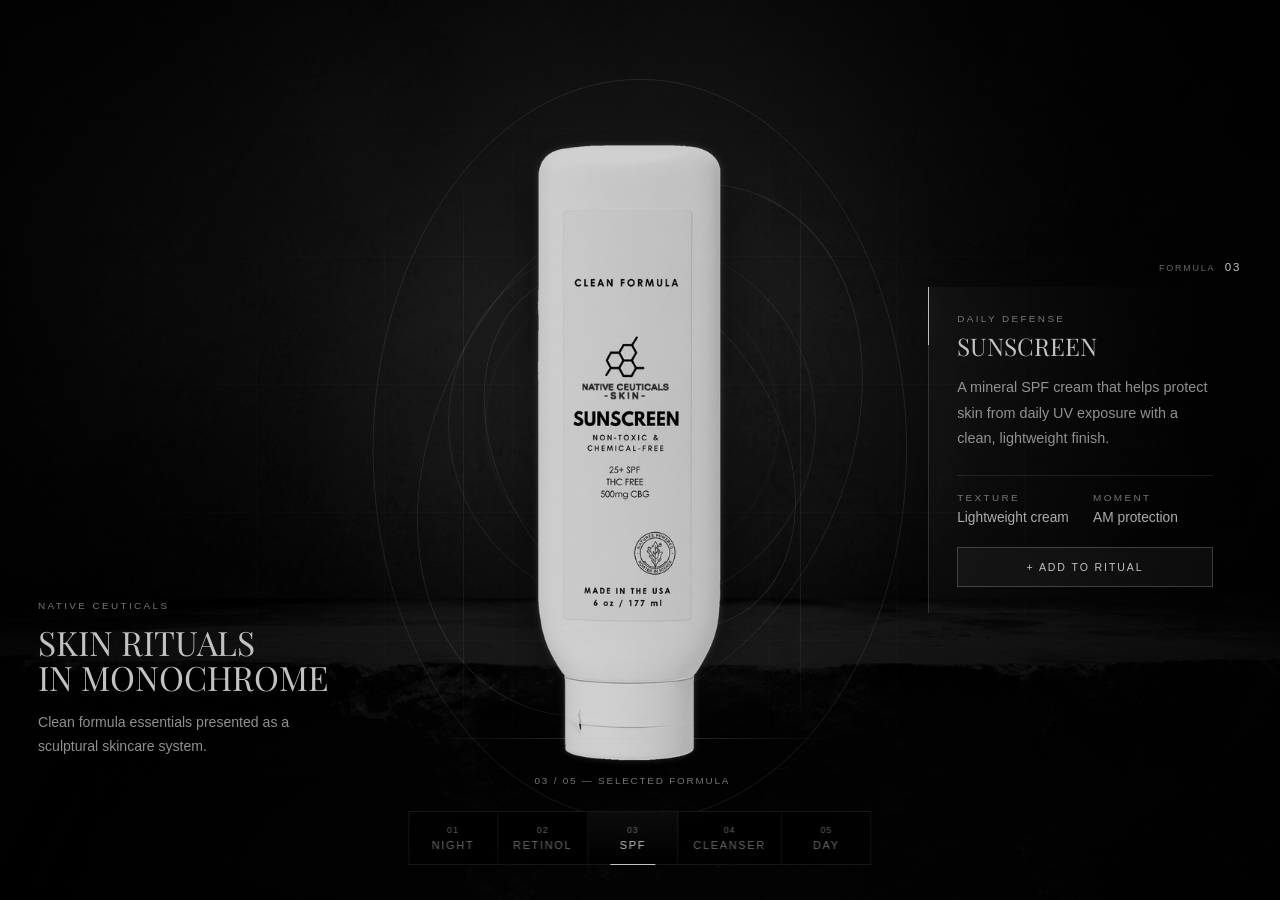
==== commit 2c723bbd: "Enhance product display and interactivity in CSS and HTML - Updated CSS styles for improved layout, " ====
--- a/version-2.html
+++ b/version-2.html
@@ -31,6 +31,7 @@
 
       <figure class="v2-product-display">
         <span class="v2-glow" aria-hidden="true"></span>
+        <span class="v2-product-aura" aria-hidden="true"></span>
         <div class="v2-product-shot">
           <img id="v2-product-image" src="assets/subjects/sunscreen.png" alt="Sunscreen">
         </div>
@@ -38,6 +39,7 @@
       </figure>
 
       <aside class="v2-copy" aria-live="polite">
+        <span class="v2-copy-index" aria-hidden="true">Formula <b id="v2-copy-step">03</b></span>
         <span id="v2-kicker">Daily Defense</span>
         <h2 id="v2-title">Sunscreen</h2>
         <p id="v2-description">A mineral SPF cream that helps protect skin from daily UV exposure with a clean, lightweight finish.</p>
@@ -75,6 +77,7 @@
       const texture = document.getElementById("v2-texture");
       const moment = document.getElementById("v2-moment");
       const step = document.getElementById("v2-step");
+      const copyStep = document.getElementById("v2-copy-step");
       const routineAction = document.getElementById("v2-routine-action");
       const routine = new Set();
       let selectedButton = buttons.find((button) => button.classList.contains("is-active"));
@@ -116,6 +119,7 @@
         texture.textContent = button.dataset.texture;
         moment.textContent = button.dataset.moment;
         step.textContent = button.dataset.step;
+        copyStep.textContent = button.dataset.step;
         updateAction(button.dataset.key);
       }
 
@@ -139,15 +143,15 @@
 
       const sparks = document.querySelector(".v2-sparks");
       if (sparks) {
-        for (let i = 0; i < 24; i += 1) {
+        for (let i = 0; i < 46; i += 1) {
           const spark = document.createElement("span");
           spark.className = "v2-spark";
-          spark.style.setProperty("--x", `${34 + Math.random() * 32}%`);
-          spark.style.setProperty("--y", `${18 + Math.random() * 58}%`);
-          spark.style.setProperty("--size", `${1 + Math.random() * 2.2}px`);
+          spark.style.setProperty("--x", `${15 + Math.random() * 70}%`);
+          spark.style.setProperty("--y", `${8 + Math.random() * 78}%`);
+          spark.style.setProperty("--size", `${1.4 + Math.random() * 3.4}px`);
           spark.style.setProperty("--delay", `${Math.random() * 7}s`);
-          spark.style.setProperty("--duration", `${3.5 + Math.random() * 7}s`);
-          spark.style.setProperty("--drift", `${-1.2 + Math.random() * 2.4}rem`);
+          spark.style.setProperty("--duration", `${3.2 + Math.random() * 6}s`);
+          spark.style.setProperty("--drift", `${-1.8 + Math.random() * 3.6}rem`);
           sparks.append(spark);
         }
       }
--- a/version-2.css
+++ b/version-2.css
@@ -175,11 +175,11 @@
 
 .v2-sparks {
   position: absolute;
-  z-index: 1;
+  z-index: 4;
   left: 50%;
   top: 46%;
-  width: min(44vw, 36rem);
-  height: min(74vh, 42rem);
+  width: min(48vw, 40rem);
+  height: min(80vh, 46rem);
   transform: translate(-50%, -50%);
   pointer-events: none;
   overflow: visible;
@@ -192,10 +192,10 @@
   width: var(--size);
   height: var(--size);
   border-radius: 50%;
-  background: rgba(176, 176, 176, 0.9);
+  background: rgba(226, 226, 226, 0.96);
   box-shadow:
-    0 0 calc(var(--size) * 2.4) rgba(190, 190, 190, 0.28),
-    0 0 1px rgba(210, 210, 210, 0.45);
+    0 0 calc(var(--size) * 3.6) rgba(230, 230, 230, 0.5),
+    0 0 2px rgba(245, 245, 245, 0.72);
   opacity: 0;
   transform: translate3d(0, 0, 0) scale(0.35);
   animation: v2-spark-twinkle var(--duration) ease-in-out infinite;
@@ -230,16 +230,16 @@
   }
 
   18% {
-    opacity: 0.82;
+    opacity: 0.96;
   }
 
   52% {
-    opacity: 0.28;
-    transform: translate3d(var(--drift), -1.1rem, 0) scale(1);
+    opacity: 0.48;
+    transform: translate3d(var(--drift), -1.6rem, 0) scale(1.12);
   }
 
   78% {
-    opacity: 0.58;
+    opacity: 0.86;
   }
 }
 
@@ -254,12 +254,57 @@
   margin: 0;
 }
 
+.v2-product-display::before,
+.v2-product-display::after {
+  content: "";
+  position: absolute;
+  pointer-events: none;
+}
+
+.v2-product-display::before {
+  z-index: 0;
+  top: 8%;
+  bottom: 8%;
+  left: 50%;
+  width: min(30vw, 21rem);
+  transform: translateX(-50%);
+  border-inline: 1px solid rgba(176, 176, 176, 0.09);
+  background: linear-gradient(90deg, transparent, rgba(175, 175, 175, 0.025) 50%, transparent);
+  mask-image: linear-gradient(transparent, #000 16% 84%, transparent);
+}
+
+.v2-product-display::after {
+  z-index: 1;
+  left: 50%;
+  bottom: 7%;
+  width: min(34vw, 25rem);
+  height: 1px;
+  transform: translateX(-50%);
+  background: linear-gradient(90deg, transparent, rgba(190, 190, 190, 0.28), transparent);
+}
+
 .v2-product-shot {
   position: relative;
   display: inline-grid;
   place-items: end center;
   isolation: isolate;
   animation: product-breathe 4.8s ease-in-out infinite;
+}
+
+.v2-product-aura {
+  position: absolute;
+  z-index: 0;
+  top: 46%;
+  left: 50%;
+  width: min(31vw, 23rem);
+  aspect-ratio: 1;
+  transform: translate(-50%, -50%);
+  border: 1px solid rgba(188, 188, 188, 0.1);
+  border-radius: 50%;
+  background:
+    radial-gradient(circle, rgba(190, 190, 190, 0.055), transparent 57%),
+    repeating-radial-gradient(circle, transparent 0 22%, rgba(180, 180, 180, 0.035) 22.3% 22.6%, transparent 22.9% 34%);
+  box-shadow: inset 0 0 4rem rgba(185, 185, 185, 0.025);
 }
 
 .v2-product-display img {
@@ -273,7 +318,8 @@
   filter:
     grayscale(1)
     contrast(1.01)
-    brightness(0.88)
+    brightness(0.82)
+    saturate(0.22)
     drop-shadow(0 0 0.22rem rgba(190, 190, 190, 0.2))
     drop-shadow(0 1.8rem 2rem rgba(0, 0, 0, 0.78));
   transition: opacity 260ms ease, transform 260ms ease, filter 260ms ease;
@@ -322,16 +368,38 @@
   justify-self: end;
   min-width: 0;
   width: min(100%, 26rem);
-  padding: clamp(1.1rem, 2.2vw, 1.6rem);
-  border: 1px solid var(--line);
-  background:
-    linear-gradient(145deg, rgba(255, 255, 255, 0.06), rgba(0, 0, 0, 0.72)),
-    radial-gradient(ellipse at 0 0, rgba(255, 255, 255, 0.08), transparent 54%);
-  box-shadow:
-    0 2rem 5rem rgba(0, 0, 0, 0.62),
-    inset 0 1px 0 rgba(255, 255, 255, 0.08);
-  backdrop-filter: blur(18px) grayscale(1);
+  padding: clamp(1.1rem, 2.2vw, 1.6rem) clamp(1.1rem, 2.2vw, 1.8rem);
+  border-left: 1px solid rgba(180, 180, 180, 0.22);
+  background: linear-gradient(90deg, rgba(175, 175, 175, 0.045), transparent 88%);
   container-type: inline-size;
+}
+
+.v2-copy::before {
+  content: "";
+  position: absolute;
+  top: 0;
+  left: -1px;
+  width: 1px;
+  height: 3.6rem;
+  background: #bdbdbd;
+  box-shadow: 0 0 1.2rem rgba(220, 220, 220, 0.35);
+}
+
+.v2-copy-index {
+  position: absolute;
+  right: 0;
+  top: -1.6rem;
+  color: rgba(145, 145, 145, 0.7);
+  font-size: 0.56rem;
+  letter-spacing: 0.2em;
+  text-transform: uppercase;
+}
+
+.v2-copy-index b {
+  margin-left: 0.35rem;
+  color: var(--heading);
+  font-size: 0.72rem;
+  font-weight: 400;
 }
 
 .v2-copy h2 {
@@ -404,17 +472,19 @@
   bottom: clamp(1rem, 3vw, 2.2rem);
   transform: translateX(-50%);
   display: flex;
-  gap: 0.55rem;
-  padding: 0.45rem;
-  border: 1px solid rgba(150, 150, 150, 0.14);
-  background: rgba(0, 0, 0, 0.62);
-  backdrop-filter: blur(16px) grayscale(1);
+  gap: 0;
+  padding: 0;
+  border-block: 1px solid rgba(150, 150, 150, 0.14);
+  background: linear-gradient(90deg, transparent, rgba(0, 0, 0, 0.72) 12% 88%, transparent);
+  backdrop-filter: blur(12px) grayscale(1);
 }
 
 .v2-rail button {
+  position: relative;
   min-width: 5.6rem;
   padding: 0.78rem 0.95rem;
-  border: 1px solid transparent;
+  border: 0;
+  border-right: 1px solid rgba(150, 150, 150, 0.12);
   color: rgba(118, 118, 118, 0.88);
   background: transparent;
   text-transform: uppercase;
@@ -424,6 +494,23 @@
   transition: color 220ms ease, border-color 220ms ease, background 220ms ease;
 }
 
+.v2-rail button:first-child {
+  border-left: 1px solid rgba(150, 150, 150, 0.12);
+}
+
+.v2-rail button::after {
+  content: "";
+  position: absolute;
+  right: 25%;
+  bottom: -1px;
+  left: 25%;
+  height: 1px;
+  background: var(--heading);
+  opacity: 0;
+  transform: scaleX(0.3);
+  transition: opacity 220ms ease, transform 220ms ease;
+}
+
 .v2-rail button small {
   display: block;
   margin-bottom: 0.28rem;
@@ -436,8 +523,14 @@
 .v2-rail button:focus-visible,
 .v2-rail button.is-active {
   color: var(--heading);
-  border-color: rgba(160, 160, 160, 0.24);
-  background: rgba(140, 140, 140, 0.08);
+  background: linear-gradient(180deg, rgba(140, 140, 140, 0.08), transparent);
+}
+
+.v2-rail button:hover::after,
+.v2-rail button:focus-visible::after,
+.v2-rail button.is-active::after {
+  opacity: 1;
+  transform: scaleX(1);
 }
 
 .v2-rail button:focus-visible {
@@ -467,6 +560,7 @@
 @media (max-width: 980px) {
   body {
     overflow: auto;
+    overflow-x: hidden;
   }
 
   .v2-stage {
@@ -504,6 +598,7 @@
   .v2-copy {
     justify-self: stretch;
     width: auto;
+    margin-top: 1rem;
   }
 
   .v2-rail {
@@ -531,7 +626,7 @@
   }
 
   .v2-brand h1 {
-    font-size: clamp(2rem, 12vw, 3.05rem);
+    font-size: clamp(1.8rem, 10vw, 3.05rem);
     overflow-wrap: normal;
     word-break: normal;
   }
